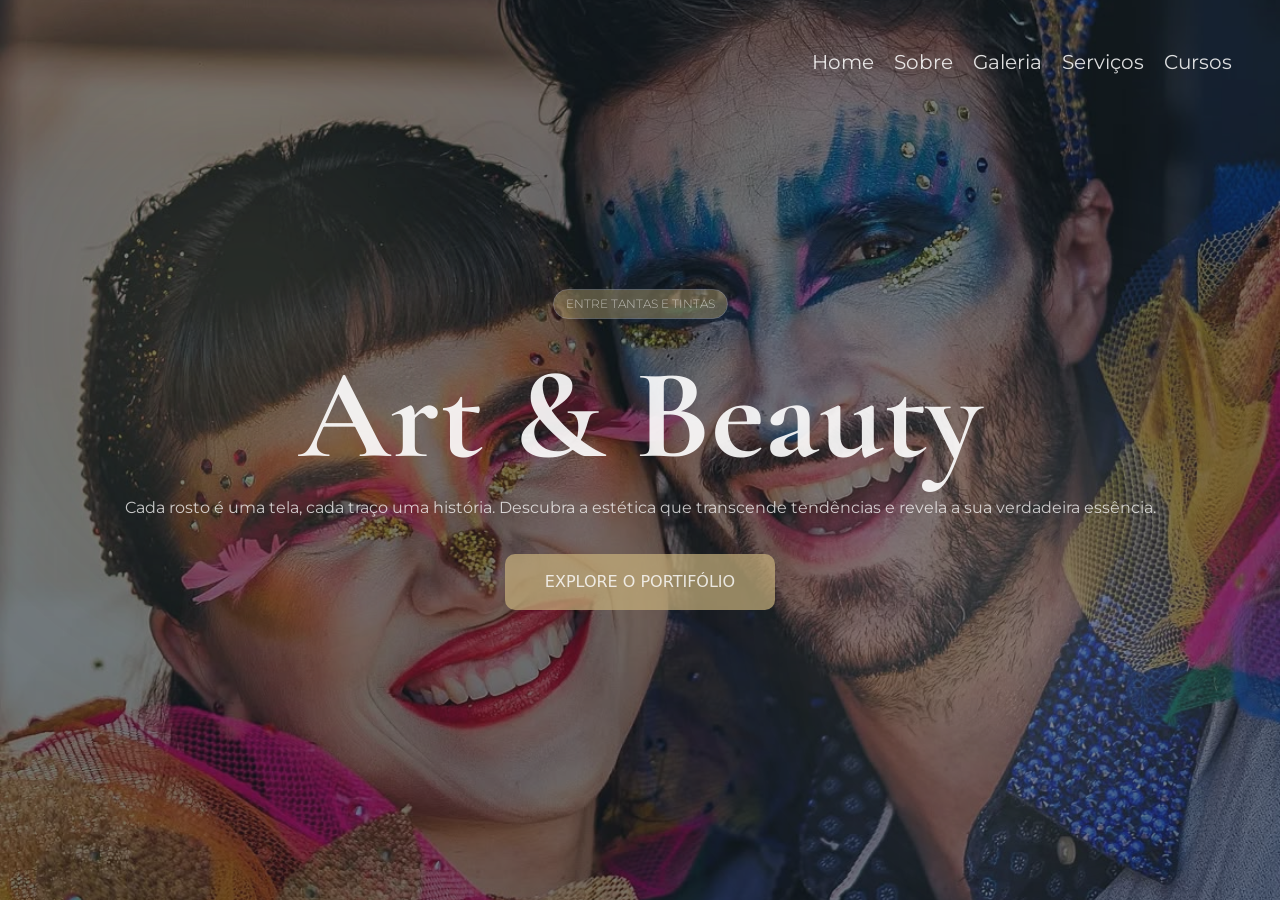
==== flavia-rob-makeups/index.html @ 32478eb8 "hero e navbar da home prontas" ====
<!DOCTYPE html>
<html lang="en">
<head>
    <meta charset="UTF-8">
    <meta name="viewport" content="width=device-width, initial-scale=1.0">
    <title>Art & Beauty</title>
    <link href="https://fonts.googleapis.com/css2?family=Cormorant+Garamond:wght@400;600;700&display=swap" rel="stylesheet">
    <link href="https://fonts.googleapis.com/css2?family=Montserrat:wght@400;500;600;700&display=swap" rel="stylesheet">
    <link rel="stylesheet" href="assets/css/input.css">
    <link rel="stylesheet" href="assets/css/output.css">
</head>


<body>

    <!--NavBar-->
    <header class="flex justify-end fixed z-10 p-12 w-full">
        <nav class="flex">
            <ul class="flex gap-5 font-body text-xl text-white/85 transition cursor-pointer">
                <li class="hover:text-white">Home</li>
                <li class="hover:text-white">Sobre</li>
                <li class="hover:text-white">Galeria</li>
                <li class="hover:text-white">Serviços</li>
                <li class="hover:text-white">Cursos</li>
            </ul>
        </nav>
    </header>

    <!--Hero-->
    <section class="flex justify-center relative bg-circo bg-cover bg-center min-h-screen overflow-hidden">
        <div class="absolute bg-primary/55 inset-0"></div>

        <div class="absolute top-20 left-12 w-[400px] h-[500px] rounded-full bg-btn/15 blur-[120px] pointer-events-none"></div>
        <div class="absolute bottom-9 right-10 w-[400px] h-[500px] rounded-full bg-white/15 blur-[120px] pointer-events-none"></div>


        <div class="relative z-10 flex flex-col justify-center items-center gap-[34px] ">

            <div class="bg-btn/40 outline-1 outline-white/30 text-white/60 font-body text-xs font-light size-fit rounded-[20px] py-1.5 px-3 tracking-[2%]">ENTRE TANTAS E TINTAS</div>
            
            <div class="flex flex-col items-center gap-4">
                <h1 class="text-white/90 font-title text-9xl font-bold tracking-[4%]">Art & Beauty</h1>
                <h2 class="text-white/75 text-base font-body tracking[4%]">Cada rosto é uma tela, cada traço uma história. Descubra a estética que transcende tendências e revela a sua verdadeira essência.</h2>
            </div> 
            
            <div class="bg-btn/70 hover:bg-btn/90 transition cursor-pointer text-base text-white/80 tracking-[1%] py-4 px-10 rounded-[10px]">EXPLORE O PORTIFÓLIO</div>
        </div>

    </section>

</body>
</html>
---- flavia-rob-makeups/assets/css/input.css ----
@import "tailwindcss";

@theme {
    /*Cores*/
    --color-primary: rgb(15 28 36);
    --color-secondary: rgb(34 49 58);
    --color-tertiary: rgb(65 90 119);
    --color-btn: rgb(201 179 126);
    
    /*Fontes*/
    --font-title: "Cormorant Garamond", serif;
    --font-body: "Montserrat", sans-serif;

    /*Espacing*/
    --max-space: "100px";
    --thirty-space: "80px";
    --second-space: "32px";
    --min-space: "16px";

    /*Radius*/
    --rounded-default: 10px;

    /*Images*/
    --background-image-circo: url("../images/Circo.jpg");
    --blob: url("../images/Vector.svg");
}

@source "../../*.html";
@source "../js/**/*.js";
---- flavia-rob-makeups/assets/css/output.css ----
/*! tailwindcss v4.2.1 | MIT License | https://tailwindcss.com */
@layer properties;
@layer theme, base, components, utilities;
@layer theme {
  :root, :host {
    --font-sans: ui-sans-serif, system-ui, sans-serif, 'Apple Color Emoji', 'Segoe UI Emoji', 'Segoe UI Symbol',
    'Noto Color Emoji';
    --font-mono: ui-monospace, SFMono-Regular, Menlo, Monaco, Consolas, 'Liberation Mono', 'Courier New',
    monospace;
    --color-red-500: oklch(63.7% 0.237 25.331);
    --color-white: #fff;
    --spacing: 0.25rem;
    --text-xs: 0.75rem;
    --text-xs--line-height: calc(1 / 0.75);
    --text-base: 1rem;
    --text-base--line-height: calc(1.5 / 1);
    --text-xl: 1.25rem;
    --text-xl--line-height: calc(1.75 / 1.25);
    --text-9xl: 8rem;
    --text-9xl--line-height: 1;
    --font-weight-light: 300;
    --font-weight-bold: 700;
    --default-transition-duration: 150ms;
    --default-transition-timing-function: cubic-bezier(0.4, 0, 0.2, 1);
    --default-font-family: var(--font-sans);
    --default-mono-font-family: var(--font-mono);
    --color-primary: rgb(15 28 36);
    --color-btn: rgb(201 179 126);
    --font-title: "Cormorant Garamond", serif;
    --font-body: "Montserrat", sans-serif;
    --background-image-circo: url("../images/Circo.jpg");
  }
}
@layer base {
  *, ::after, ::before, ::backdrop, ::file-selector-button {
    box-sizing: border-box;
    margin: 0;
    padding: 0;
    border: 0 solid;
  }
  html, :host {
    line-height: 1.5;
    -webkit-text-size-adjust: 100%;
    tab-size: 4;
    font-family: var(--default-font-family, ui-sans-serif, system-ui, sans-serif, 'Apple Color Emoji', 'Segoe UI Emoji', 'Segoe UI Symbol', 'Noto Color Emoji');
    font-feature-settings: var(--default-font-feature-settings, normal);
    font-variation-settings: var(--default-font-variation-settings, normal);
    -webkit-tap-highlight-color: transparent;
  }
  hr {
    height: 0;
    color: inherit;
    border-top-width: 1px;
  }
  abbr:where([title]) {
    -webkit-text-decoration: underline dotted;
    text-decoration: underline dotted;
  }
  h1, h2, h3, h4, h5, h6 {
    font-size: inherit;
    font-weight: inherit;
  }
  a {
    color: inherit;
    -webkit-text-decoration: inherit;
    text-decoration: inherit;
  }
  b, strong {
    font-weight: bolder;
  }
  code, kbd, samp, pre {
    font-family: var(--default-mono-font-family, ui-monospace, SFMono-Regular, Menlo, Monaco, Consolas, 'Liberation Mono', 'Courier New', monospace);
    font-feature-settings: var(--default-mono-font-feature-settings, normal);
    font-variation-settings: var(--default-mono-font-variation-settings, normal);
    font-size: 1em;
  }
  small {
    font-size: 80%;
  }
  sub, sup {
    font-size: 75%;
    line-height: 0;
    position: relative;
    vertical-align: baseline;
  }
  sub {
    bottom: -0.25em;
  }
  sup {
    top: -0.5em;
  }
  table {
    text-indent: 0;
    border-color: inherit;
    border-collapse: collapse;
  }
  :-moz-focusring {
    outline: auto;
  }
  progress {
    vertical-align: baseline;
  }
  summary {
    display: list-item;
  }
  ol, ul, menu {
    list-style: none;
  }
  img, svg, video, canvas, audio, iframe, embed, object {
    display: block;
    vertical-align: middle;
  }
  img, video {
    max-width: 100%;
    height: auto;
  }
  button, input, select, optgroup, textarea, ::file-selector-button {
    font: inherit;
    font-feature-settings: inherit;
    font-variation-settings: inherit;
    letter-spacing: inherit;
    color: inherit;
    border-radius: 0;
    background-color: transparent;
    opacity: 1;
  }
  :where(select:is([multiple], [size])) optgroup {
    font-weight: bolder;
  }
  :where(select:is([multiple], [size])) optgroup option {
    padding-inline-start: 20px;
  }
  ::file-selector-button {
    margin-inline-end: 4px;
  }
  ::placeholder {
    opacity: 1;
  }
  @supports (not (-webkit-appearance: -apple-pay-button))  or (contain-intrinsic-size: 1px) {
    ::placeholder {
      color: currentcolor;
      @supports (color: color-mix(in lab, red, red)) {
        color: color-mix(in oklab, currentcolor 50%, transparent);
      }
    }
  }
  textarea {
    resize: vertical;
  }
  ::-webkit-search-decoration {
    -webkit-appearance: none;
  }
  ::-webkit-date-and-time-value {
    min-height: 1lh;
    text-align: inherit;
  }
  ::-webkit-datetime-edit {
    display: inline-flex;
  }
  ::-webkit-datetime-edit-fields-wrapper {
    padding: 0;
  }
  ::-webkit-datetime-edit, ::-webkit-datetime-edit-year-field, ::-webkit-datetime-edit-month-field, ::-webkit-datetime-edit-day-field, ::-webkit-datetime-edit-hour-field, ::-webkit-datetime-edit-minute-field, ::-webkit-datetime-edit-second-field, ::-webkit-datetime-edit-millisecond-field, ::-webkit-datetime-edit-meridiem-field {
    padding-block: 0;
  }
  ::-webkit-calendar-picker-indicator {
    line-height: 1;
  }
  :-moz-ui-invalid {
    box-shadow: none;
  }
  button, input:where([type='button'], [type='reset'], [type='submit']), ::file-selector-button {
    appearance: button;
  }
  ::-webkit-inner-spin-button, ::-webkit-outer-spin-button {
    height: auto;
  }
  [hidden]:where(:not([hidden='until-found'])) {
    display: none !important;
  }
}
@layer utilities {
  .pointer-events-none {
    pointer-events: none;
  }
  .absolute {
    position: absolute;
  }
  .fixed {
    position: fixed;
  }
  .relative {
    position: relative;
  }
  .inset-0 {
    inset: calc(var(--spacing) * 0);
  }
  .-top-16 {
    top: calc(var(--spacing) * -16);
  }
  .top-16 {
    top: calc(var(--spacing) * 16);
  }
  .top-20 {
    top: calc(var(--spacing) * 20);
  }
  .right-5 {
    right: calc(var(--spacing) * 5);
  }
  .right-10 {
    right: calc(var(--spacing) * 10);
  }
  .right-12 {
    right: calc(var(--spacing) * 12);
  }
  .right-14 {
    right: calc(var(--spacing) * 14);
  }
  .-bottom-14 {
    bottom: calc(var(--spacing) * -14);
  }
  .bottom-9 {
    bottom: calc(var(--spacing) * 9);
  }
  .bottom-12 {
    bottom: calc(var(--spacing) * 12);
  }
  .bottom-14 {
    bottom: calc(var(--spacing) * 14);
  }
  .bottom-20 {
    bottom: calc(var(--spacing) * 20);
  }
  .-left-12 {
    left: calc(var(--spacing) * -12);
  }
  .left-12 {
    left: calc(var(--spacing) * 12);
  }
  .z-0 {
    z-index: 0;
  }
  .z-10 {
    z-index: 10;
  }
  .flex {
    display: flex;
  }
  .table {
    display: table;
  }
  .size-fit {
    width: fit-content;
    height: fit-content;
  }
  .h-\[310px\] {
    height: 310px;
  }
  .h-\[500px\] {
    height: 500px;
  }
  .h-\[700px\] {
    height: 700px;
  }
  .min-h-screen {
    min-height: 100vh;
  }
  .w-\[250px\] {
    width: 250px;
  }
  .w-\[400px\] {
    width: 400px;
  }
  .w-\[600px\] {
    width: 600px;
  }
  .w-full {
    width: 100%;
  }
  .border-collapse {
    border-collapse: collapse;
  }
  .cursor-pointer {
    cursor: pointer;
  }
  .resize {
    resize: both;
  }
  .flex-col {
    flex-direction: column;
  }
  .items-center {
    align-items: center;
  }
  .justify-center {
    justify-content: center;
  }
  .justify-end {
    justify-content: flex-end;
  }
  .gap-4 {
    gap: calc(var(--spacing) * 4);
  }
  .gap-5 {
    gap: calc(var(--spacing) * 5);
  }
  .gap-\[34px\] {
    gap: 34px;
  }
  .overflow-hidden {
    overflow: hidden;
  }
  .rounded-\[10px\] {
    border-radius: 10px;
  }
  .rounded-\[20px\] {
    border-radius: 20px;
  }
  .rounded-full {
    border-radius: calc(infinity * 1px);
  }
  .rounded-b-full {
    border-bottom-right-radius: calc(infinity * 1px);
    border-bottom-left-radius: calc(infinity * 1px);
  }
  .border {
    border-style: var(--tw-border-style);
    border-width: 1px;
  }
  .bg-btn {
    background-color: var(--color-btn);
  }
  .bg-btn\/10 {
    background-color: color-mix(in srgb, rgb(201 179 126) 10%, transparent);
    @supports (color: color-mix(in lab, red, red)) {
      background-color: color-mix(in oklab, var(--color-btn) 10%, transparent);
    }
  }
  .bg-btn\/15 {
    background-color: color-mix(in srgb, rgb(201 179 126) 15%, transparent);
    @supports (color: color-mix(in lab, red, red)) {
      background-color: color-mix(in oklab, var(--color-btn) 15%, transparent);
    }
  }
  .bg-btn\/20 {
    background-color: color-mix(in srgb, rgb(201 179 126) 20%, transparent);
    @supports (color: color-mix(in lab, red, red)) {
      background-color: color-mix(in oklab, var(--color-btn) 20%, transparent);
    }
  }
  .bg-btn\/40 {
    background-color: color-mix(in srgb, rgb(201 179 126) 40%, transparent);
    @supports (color: color-mix(in lab, red, red)) {
      background-color: color-mix(in oklab, var(--color-btn) 40%, transparent);
    }
  }
  .bg-btn\/70 {
    background-color: color-mix(in srgb, rgb(201 179 126) 70%, transparent);
    @supports (color: color-mix(in lab, red, red)) {
      background-color: color-mix(in oklab, var(--color-btn) 70%, transparent);
    }
  }
  .bg-btn\/80 {
    background-color: color-mix(in srgb, rgb(201 179 126) 80%, transparent);
    @supports (color: color-mix(in lab, red, red)) {
      background-color: color-mix(in oklab, var(--color-btn) 80%, transparent);
    }
  }
  .bg-primary {
    background-color: var(--color-primary);
  }
  .bg-primary\/55 {
    background-color: color-mix(in srgb, rgb(15 28 36) 55%, transparent);
    @supports (color: color-mix(in lab, red, red)) {
      background-color: color-mix(in oklab, var(--color-primary) 55%, transparent);
    }
  }
  .bg-white {
    background-color: var(--color-white);
  }
  .bg-white\/10 {
    background-color: color-mix(in srgb, #fff 10%, transparent);
    @supports (color: color-mix(in lab, red, red)) {
      background-color: color-mix(in oklab, var(--color-white) 10%, transparent);
    }
  }
  .bg-white\/15 {
    background-color: color-mix(in srgb, #fff 15%, transparent);
    @supports (color: color-mix(in lab, red, red)) {
      background-color: color-mix(in oklab, var(--color-white) 15%, transparent);
    }
  }
  .bg-white\/80 {
    background-color: color-mix(in srgb, #fff 80%, transparent);
    @supports (color: color-mix(in lab, red, red)) {
      background-color: color-mix(in oklab, var(--color-white) 80%, transparent);
    }
  }
  .bg-circo {
    background-image: var(--background-image-circo);
  }
  .bg-cover {
    background-size: cover;
  }
  .bg-center {
    background-position: center;
  }
  .p-12 {
    padding: calc(var(--spacing) * 12);
  }
  .px-3 {
    padding-inline: calc(var(--spacing) * 3);
  }
  .px-10 {
    padding-inline: calc(var(--spacing) * 10);
  }
  .py-1 {
    padding-block: calc(var(--spacing) * 1);
  }
  .py-1\.5 {
    padding-block: calc(var(--spacing) * 1.5);
  }
  .py-4 {
    padding-block: calc(var(--spacing) * 4);
  }
  .font-body {
    font-family: var(--font-body);
  }
  .font-title {
    font-family: var(--font-title);
  }
  .text-9xl {
    font-size: var(--text-9xl);
    line-height: var(--tw-leading, var(--text-9xl--line-height));
  }
  .text-base {
    font-size: var(--text-base);
    line-height: var(--tw-leading, var(--text-base--line-height));
  }
  .text-xl {
    font-size: var(--text-xl);
    line-height: var(--tw-leading, var(--text-xl--line-height));
  }
  .text-xs {
    font-size: var(--text-xs);
    line-height: var(--tw-leading, var(--text-xs--line-height));
  }
  .font-bold {
    --tw-font-weight: var(--font-weight-bold);
    font-weight: var(--font-weight-bold);
  }
  .font-light {
    --tw-font-weight: var(--font-weight-light);
    font-weight: var(--font-weight-light);
  }
  .tracking-\[1\%\] {
    --tw-tracking: 1%;
    letter-spacing: 1%;
  }
  .tracking-\[2\%\] {
    --tw-tracking: 2%;
    letter-spacing: 2%;
  }
  .tracking-\[4\%\] {
    --tw-tracking: 4%;
    letter-spacing: 4%;
  }
  .text-white {
    color: var(--color-white);
  }
  .text-white\/60 {
    color: color-mix(in srgb, #fff 60%, transparent);
    @supports (color: color-mix(in lab, red, red)) {
      color: color-mix(in oklab, var(--color-white) 60%, transparent);
    }
  }
  .text-white\/75 {
    color: color-mix(in srgb, #fff 75%, transparent);
    @supports (color: color-mix(in lab, red, red)) {
      color: color-mix(in oklab, var(--color-white) 75%, transparent);
    }
  }
  .text-white\/80 {
    color: color-mix(in srgb, #fff 80%, transparent);
    @supports (color: color-mix(in lab, red, red)) {
      color: color-mix(in oklab, var(--color-white) 80%, transparent);
    }
  }
  .text-white\/85 {
    color: color-mix(in srgb, #fff 85%, transparent);
    @supports (color: color-mix(in lab, red, red)) {
      color: color-mix(in oklab, var(--color-white) 85%, transparent);
    }
  }
  .text-white\/90 {
    color: color-mix(in srgb, #fff 90%, transparent);
    @supports (color: color-mix(in lab, red, red)) {
      color: color-mix(in oklab, var(--color-white) 90%, transparent);
    }
  }
  .underline {
    text-decoration-line: underline;
  }
  .outline {
    outline-style: var(--tw-outline-style);
    outline-width: 1px;
  }
  .outline-1 {
    outline-style: var(--tw-outline-style);
    outline-width: 1px;
  }
  .outline-white {
    outline-color: var(--color-white);
  }
  .outline-white\/30 {
    outline-color: color-mix(in srgb, #fff 30%, transparent);
    @supports (color: color-mix(in lab, red, red)) {
      outline-color: color-mix(in oklab, var(--color-white) 30%, transparent);
    }
  }
  .blur-\[120px\] {
    --tw-blur: blur(120px);
    filter: var(--tw-blur,) var(--tw-brightness,) var(--tw-contrast,) var(--tw-grayscale,) var(--tw-hue-rotate,) var(--tw-invert,) var(--tw-saturate,) var(--tw-sepia,) var(--tw-drop-shadow,);
  }
  .filter {
    filter: var(--tw-blur,) var(--tw-brightness,) var(--tw-contrast,) var(--tw-grayscale,) var(--tw-hue-rotate,) var(--tw-invert,) var(--tw-saturate,) var(--tw-sepia,) var(--tw-drop-shadow,);
  }
  .transition {
    transition-property: color, background-color, border-color, outline-color, text-decoration-color, fill, stroke, --tw-gradient-from, --tw-gradient-via, --tw-gradient-to, opacity, box-shadow, transform, translate, scale, rotate, filter, -webkit-backdrop-filter, backdrop-filter, display, content-visibility, overlay, pointer-events;
    transition-timing-function: var(--tw-ease, var(--default-transition-timing-function));
    transition-duration: var(--tw-duration, var(--default-transition-duration));
  }
  .hover\:bg-btn\/90 {
    &:hover {
      @media (hover: hover) {
        background-color: color-mix(in srgb, rgb(201 179 126) 90%, transparent);
        @supports (color: color-mix(in lab, red, red)) {
          background-color: color-mix(in oklab, var(--color-btn) 90%, transparent);
        }
      }
    }
  }
  .hover\:text-white {
    &:hover {
      @media (hover: hover) {
        color: var(--color-white);
      }
    }
  }
}
@property --tw-border-style {
  syntax: "*";
  inherits: false;
  initial-value: solid;
}
@property --tw-font-weight {
  syntax: "*";
  inherits: false;
}
@property --tw-tracking {
  syntax: "*";
  inherits: false;
}
@property --tw-outline-style {
  syntax: "*";
  inherits: false;
  initial-value: solid;
}
@property --tw-blur {
  syntax: "*";
  inherits: false;
}
@property --tw-brightness {
  syntax: "*";
  inherits: false;
}
@property --tw-contrast {
  syntax: "*";
  inherits: false;
}
@property --tw-grayscale {
  syntax: "*";
  inherits: false;
}
@property --tw-hue-rotate {
  syntax: "*";
  inherits: false;
}
@property --tw-invert {
  syntax: "*";
  inherits: false;
}
@property --tw-opacity {
  syntax: "*";
  inherits: false;
}
@property --tw-saturate {
  syntax: "*";
  inherits: false;
}
@property --tw-sepia {
  syntax: "*";
  inherits: false;
}
@property --tw-drop-shadow {
  syntax: "*";
  inherits: false;
}
@property --tw-drop-shadow-color {
  syntax: "*";
  inherits: false;
}
@property --tw-drop-shadow-alpha {
  syntax: "<percentage>";
  inherits: false;
  initial-value: 100%;
}
@property --tw-drop-shadow-size {
  syntax: "*";
  inherits: false;
}
@layer properties {
  @supports ((-webkit-hyphens: none) and (not (margin-trim: inline))) or ((-moz-orient: inline) and (not (color:rgb(from red r g b)))) {
    *, ::before, ::after, ::backdrop {
      --tw-border-style: solid;
      --tw-font-weight: initial;
      --tw-tracking: initial;
      --tw-outline-style: solid;
      --tw-blur: initial;
      --tw-brightness: initial;
      --tw-contrast: initial;
      --tw-grayscale: initial;
      --tw-hue-rotate: initial;
      --tw-invert: initial;
      --tw-opacity: initial;
      --tw-saturate: initial;
      --tw-sepia: initial;
      --tw-drop-shadow: initial;
      --tw-drop-shadow-color: initial;
      --tw-drop-shadow-alpha: 100%;
      --tw-drop-shadow-size: initial;
    }
  }
}
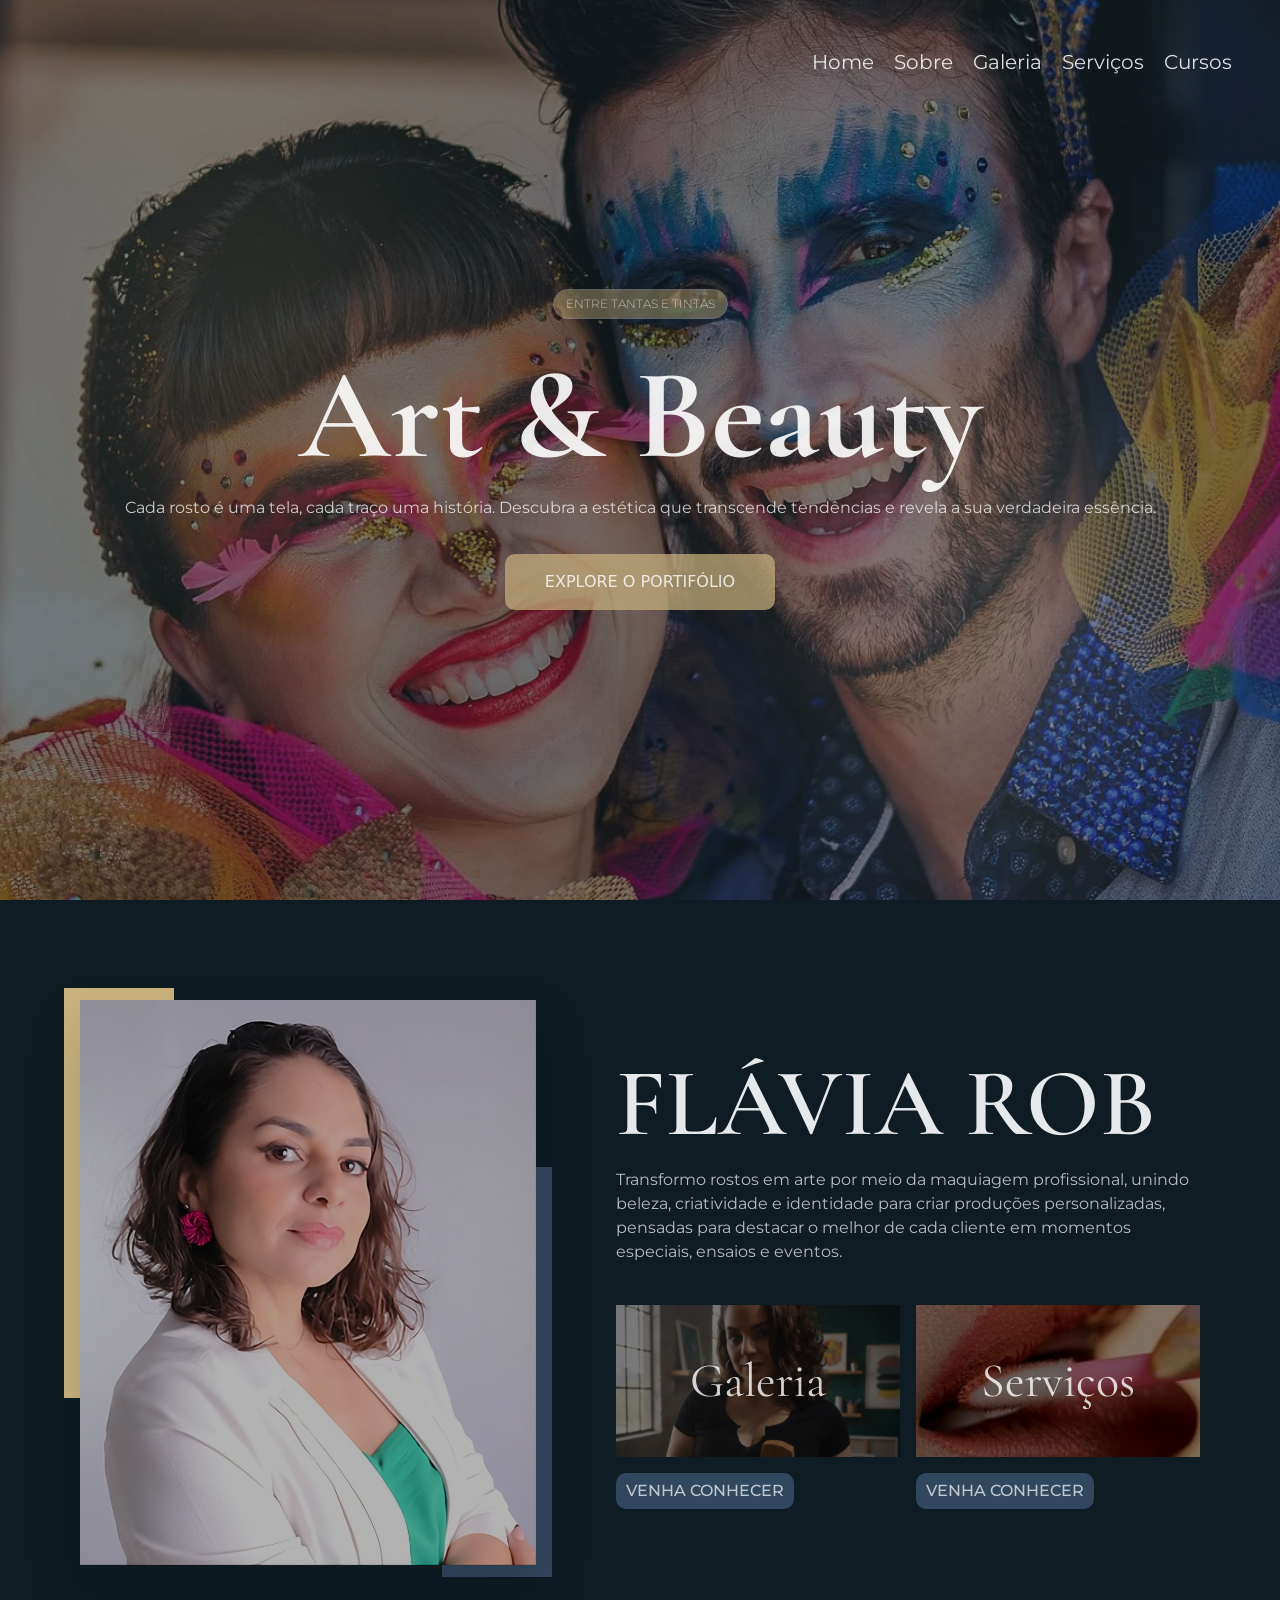
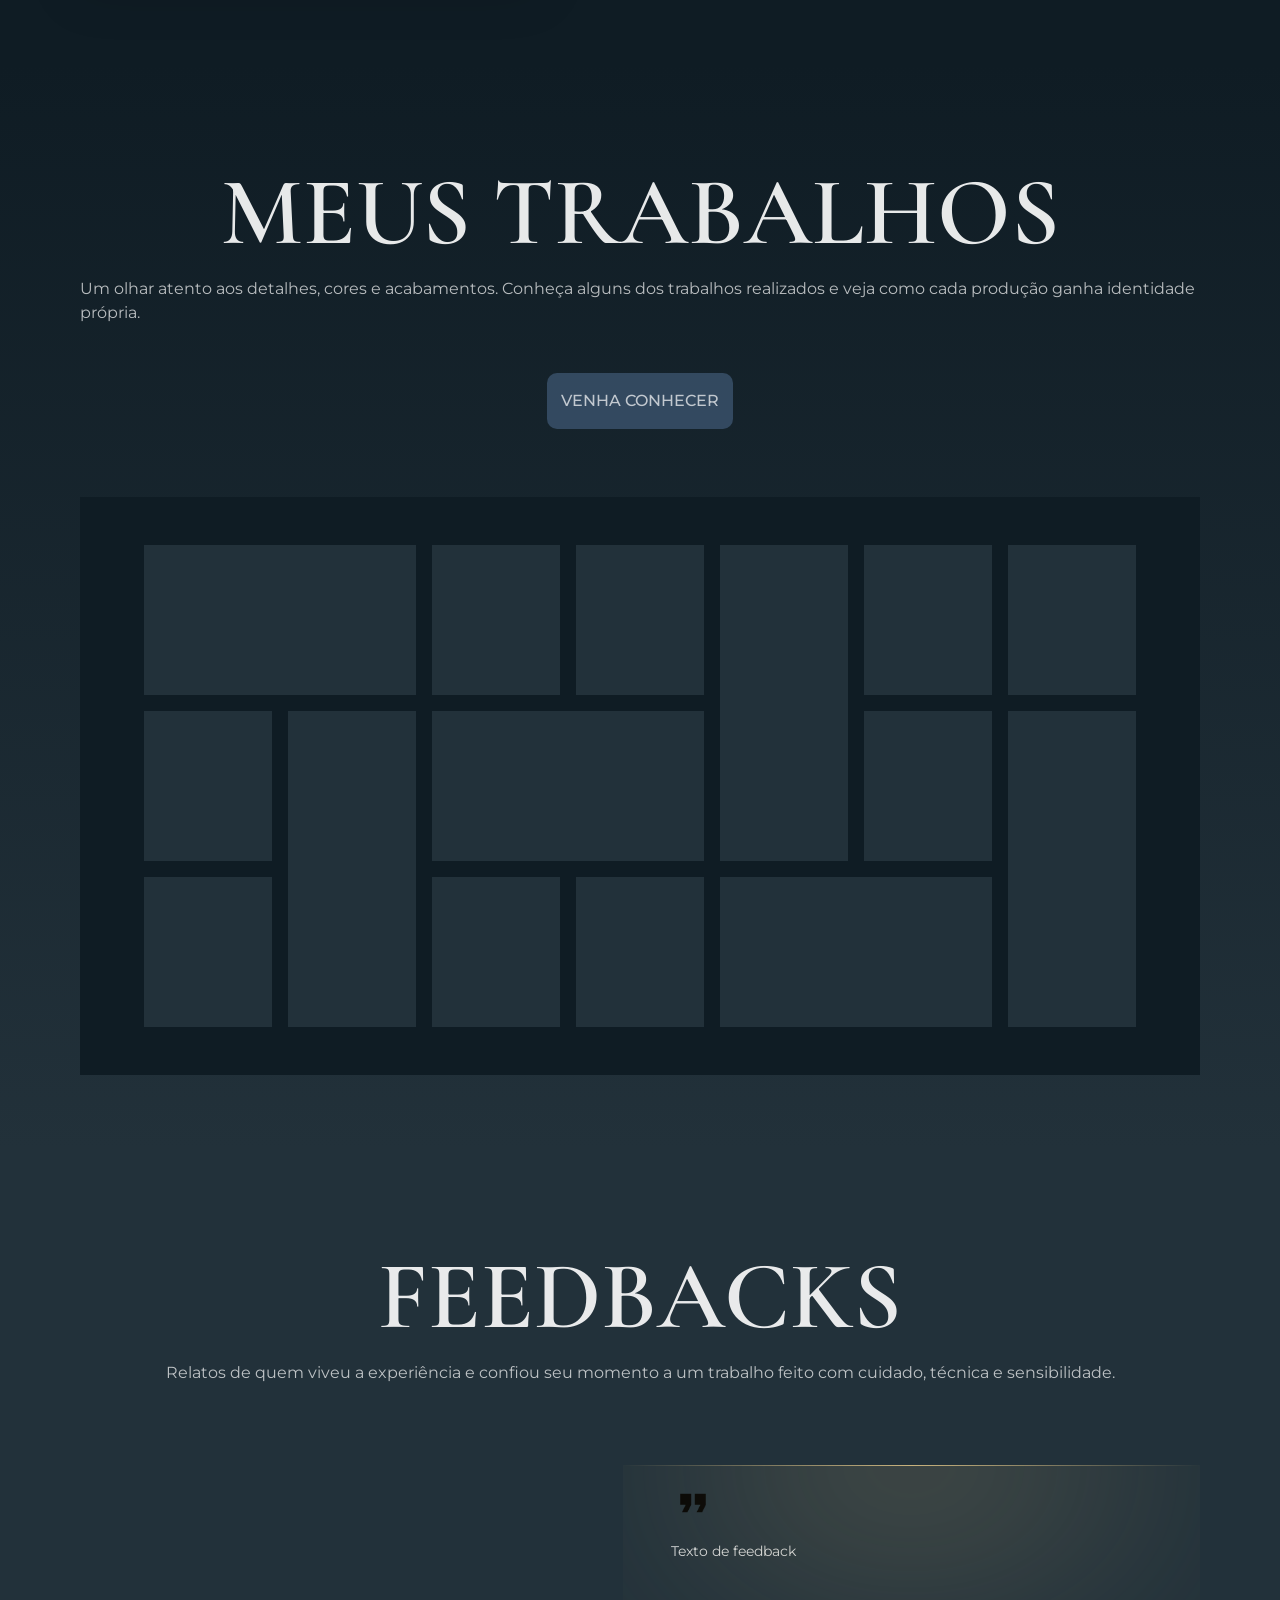
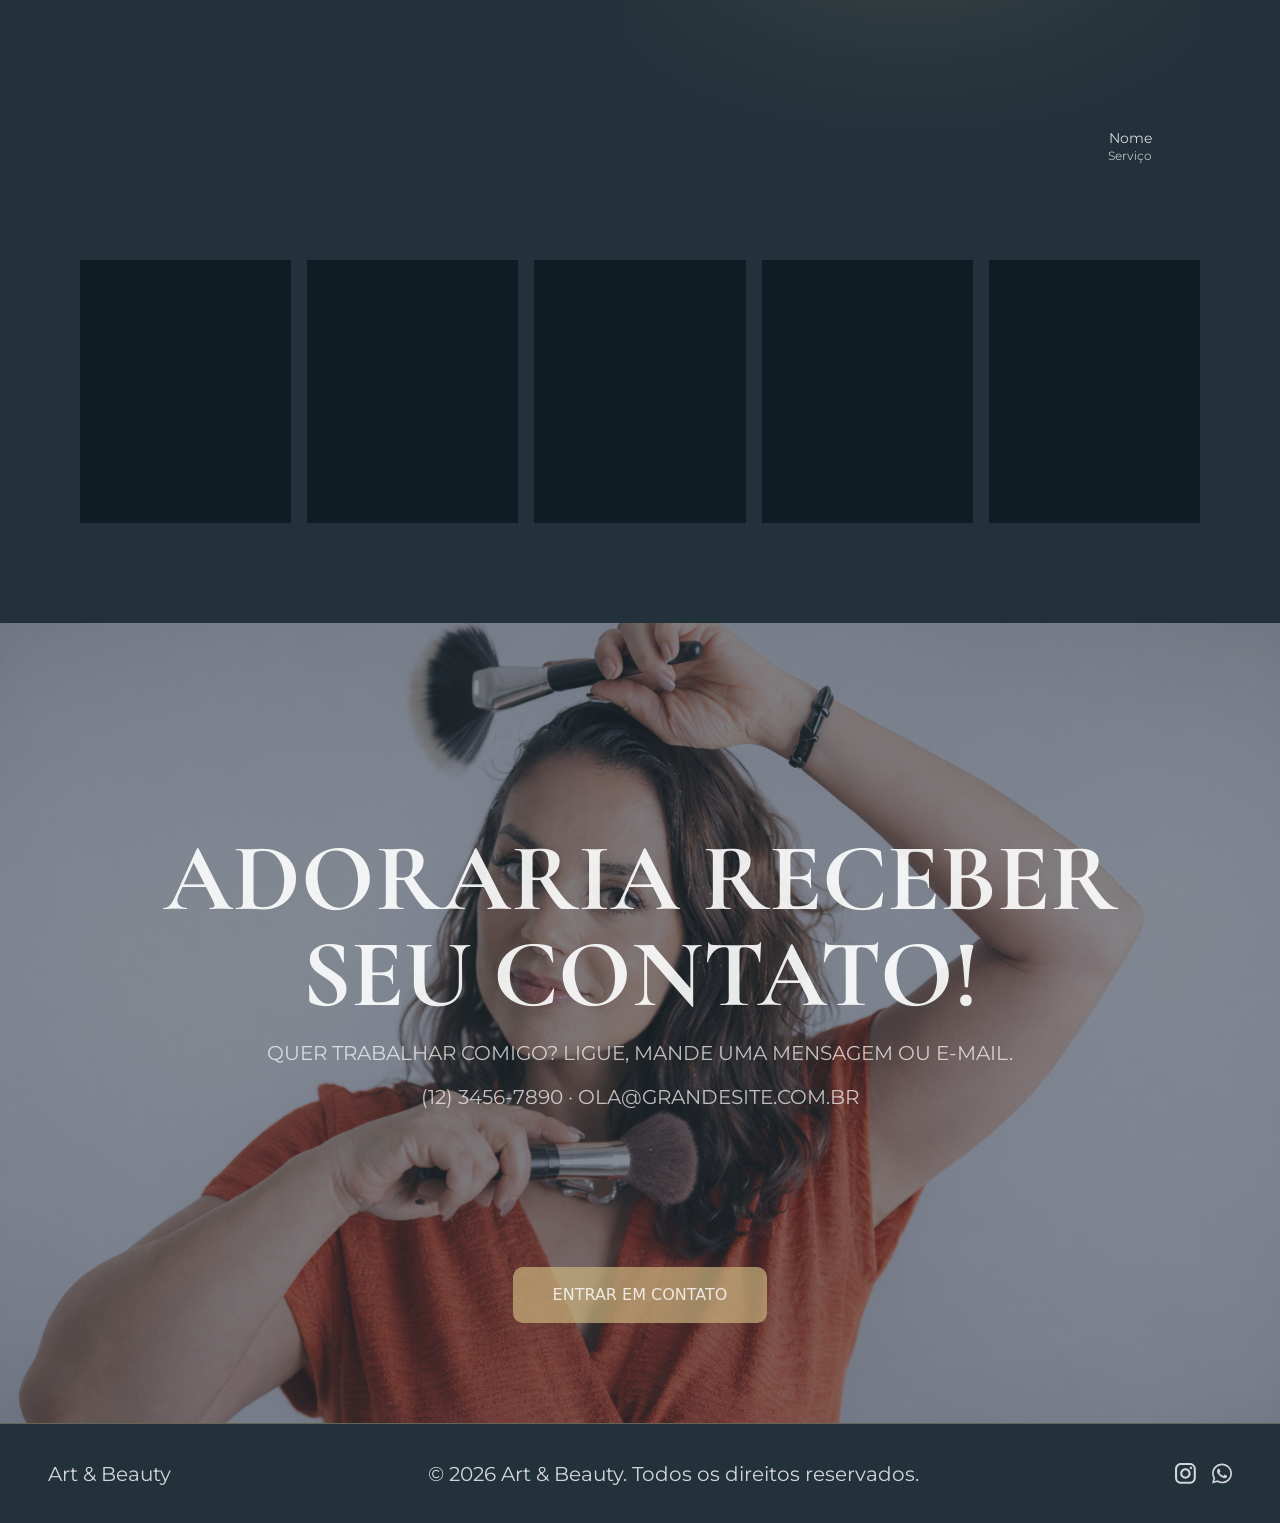
==== commit d9d4a3da: "html e css da home finalizado" ====
--- a/flavia-rob-makeups/index.html
+++ b/flavia-rob-makeups/index.html
@@ -14,14 +14,14 @@
 <body>
 
     <!--NavBar-->
-    <header class="flex justify-end fixed z-10 p-12 w-full">
+    <header class="flex justify-end fixed z-50 p-12 w-full">
         <nav class="flex">
             <ul class="flex gap-5 font-body text-xl text-white/85 transition cursor-pointer">
-                <li class="hover:text-white">Home</li>
-                <li class="hover:text-white">Sobre</li>
-                <li class="hover:text-white">Galeria</li>
-                <li class="hover:text-white">Serviços</li>
-                <li class="hover:text-white">Cursos</li>
+                <li class="transition hover:text-white">Home</li>
+                <li class="transition hover:text-white">Sobre</li>
+                <li class="transition hover:text-white">Galeria</li>
+                <li class="transition hover:text-white">Serviços</li>
+                <li class="transition hover:text-white">Cursos</li>
             </ul>
         </nav>
     </header>
@@ -43,10 +43,170 @@
                 <h2 class="text-white/75 text-base font-body tracking[4%]">Cada rosto é uma tela, cada traço uma história. Descubra a estética que transcende tendências e revela a sua verdadeira essência.</h2>
             </div> 
             
-            <div class="bg-btn/70 hover:bg-btn/90 transition cursor-pointer text-base text-white/80 tracking-[1%] py-4 px-10 rounded-[10px]">EXPLORE O PORTIFÓLIO</div>
-        </div>
-
-    </section>
+            <bottom class="bg-btn/70 hover:bg-btn/90 hover:scale-105 transition cursor-pointer text-base text-white/80 hover:text-white/90 tracking-[1%] py-4 px-10 rounded-[10px]">EXPLORE O PORTIFÓLIO</bottom>
+        </div>
+
+    </section>
+
+    <!--Sobre-->
+    <section class="bg-primary flex max-h-[870px] py-[100px] px-20">
+        <div class="relative flex justify-center items-center gap-x-20">
+
+            <!--imagem-->
+            <div class="relative flex w-fit mx-auto max-h-[670px]">
+                <div class="absolute z-0 -top-3 -left-4 bg-btn w-[110px] h-[410px]"></div>
+                <img src="./assets/images/about.png" class="relative z-10 flex-1 min-h-0 w-full object-cover drop-shadow-2xl" alt="sobre mim">
+                <div class="absolute z-20 bg-black/30 inset-0"></div>
+                <div class="absolute z-0 -bottom-3 -right-4 bg-tertiary/70 w-[110px] h-[410px]"></div>
+            </div>
+
+            <!--conteudo-->
+            <div class="flex flex-col justify-between w-full h-full py-14">
+                <div class="flex flex-col gap-4">
+                    <h2 class="font-title text-white/90 font-semibold tracking-[3%] text-8xl">FLÁVIA ROB</h2>
+                    <h3 class="font-body text-white/70 text-base">Transformo rostos em arte por meio da maquiagem profissional, unindo beleza, criatividade e identidade para criar produções personalizadas, pensadas para destacar o melhor de cada cliente em momentos especiais, ensaios e eventos.</h3>
+                </div>
+
+                <div class="flex gap-x-4 w-full h-[204px]">
+
+                    <div class="flex flex-col w-full h-full gap-4">
+                        <div class="relative flex-1 w-full min-h-0 overflow-hidden">
+                            <p class="absolute top-1/2 left-1/2 -translate-x-1/2 -translate-y-1/2 z-20 font-title text-white/80 text-5xl">Galeria</p>
+                            <img src="./assets/images/galeria.jpg" class="w-full h-full object-cover object-[50%_25%]" alt="foto da galeria">
+                            <div class="absolute z-10 bg-black/50 inset-0"></div>
+                        </div>
+                        <bottom class="flex justify-center items-center bg-tertiary/70 hover:bg-tertiary/90 transition cursor-pointer font-body text-white/70 font-medium text-base tracking-[9%] w-fit max-h-9 rounded-[10px] py-4 px-2.5">VENHA CONHECER</bottom>
+                    </div>
+
+                    <div class="flex flex-col w-full h-full gap-4">
+                        <div class="relative flex-1 w-full min-h-0 overflow-hidden">
+                            <p class="absolute top-1/2 left-1/2 -translate-x-1/2 -translate-y-1/2 z-20 font-title text-white/80 text-5xl">Serviços</p>
+                            <img src="./assets/images/mini-serviços.jpg" class="w-full h-full object-cover" alt="foto dos serviços">
+                            <div class="absolute z-10 bg-black/10"></div>
+                        </div>
+                        <bottom class="flex justify-center items-center bg-tertiary/70 hover:bg-tertiary/90 transition cursor-pointer font-body text-white/70 font-medium text-base tracking-[9%] w-fit max-h-9 rounded-[10px] py-4 px-2.5">VENHA CONHECER</bottom>
+                    </div>
+
+                </div>
+            </div>
+
+        </div>
+    </section>
+
+    <!--Trabalhos-->
+    <section class="bg-linear-to-b from-primary to-secondary w-full max-h-[1084px] py-[100px] px-20 flex flex-col gap-[68px]">
+        
+        <!--texto-->
+        <div class="flex flex-col justify-center items-center gap-12">
+            <div class="flex flex-col justify-center items-center gap-4 size-fit">
+                <h2 class="font-title text-white/90 text-8xl font-semibold">MEUS TRABALHOS</h2>
+                <h3 class="font-body text-white/70 text-base tracking-[3%]">Um olhar atento aos detalhes, cores e acabamentos. Conheça alguns dos trabalhos realizados e veja como cada produção ganha identidade própria.</h3>
+            </div>
+             <bottom class="flex justify-center items-center bg-tertiary/70 transition hover:bg-tertiary/90 hover:scale-105 cursor-pointer font-body text-white/70 hover:text-white/80 font-medium text-base tracking-[9%] w-fit h-fit rounded-[10px] py-4 px-3.5">VENHA CONHECER</bottom>
+        </div>
+
+        <!--conteudo-->
+        <div class="bg-primary grid grid-cols-7 auto-rows-[150px] gap-4 py-12 px-16 drop-shadow-white">
+
+            <!--linha1-->
+            <div class="bg-secondary col-span-2 transition hover:scale-105"></div>
+            <div class="bg-secondary transition hover:scale-105"></div>
+            <div class="bg-secondary transition hover:scale-105"></div>
+            <div class="bg-secondary row-span-2 transition hover:scale-105"></div>
+            <div class="bg-secondary transition hover:scale-105"></div>
+            <div class="bg-secondary transition hover:scale-105"></div>
+            
+            <!--linha2-->
+            <div class="bg-secondary transition hover:scale-105"></div>
+            <div class="bg-secondary row-span-2 transition hover:scale-105"></div>
+            <div class="bg-secondary col-span-2 transition hover:scale-105"></div>
+            <div class="bg-secondary transition hover:scale-105"></div>
+            <div class="bg-secondary row-span-2 transition hover:scale-105"></div>
+
+            <!--linha3-->
+            <div class="bg-secondary transition hover:scale-105"></div>
+            <div class="bg-secondary transition hover:scale-105"></div>
+            <div class="bg-secondary transition hover:scale-105"></div>
+            <div class="bg-secondary col-span-2 transition hover:scale-105"></div>
+        </div>
+    </section>
+
+    <!--feedbacks-->
+    <section class="bg-secondary w-full max-h-[1074px] py-[100px] px-20 flex flex-col gap-20">
+
+        <!--texto-->
+        <div class="flex flex-col justify-center items-center gap-4">
+            <h2 class="font-title text-white/90 text-8xl font-semibold">FEEDBACKS</h2>
+            <h3 class="font-body text-white/70 text-base tracking-[3%]">Relatos de quem viveu a experiência e confiou seu momento a um trabalho feito com cuidado, técnica e sensibilidade.</h3>
+        </div>
+
+        <!--feedback-->
+        <div class="flex w-full h-full gap-4">
+
+            <!--imagem-->
+            <div class= "w-full h-full"></div>
+
+            <!--mensagem-->
+            <div class="flex flex-col justify-between relative w-full h-[315px] py-4 px-12 overflow-hidden">
+                <div class="absolute top-0 left-0 h-px w-full bg-linear-to-r from-transparent via-btn to-transparent"></div>
+                <div class="absolute z-0 top-0 left-1/2 -translate-x-1/2 -translate-y-1/2 w-[400px] h-[100px] rounded-full bg-btn/50 blur-[120px] pointer-events-none"></div>
+
+                <div class="flex flex-col items-start gap-y-4">
+                    <img src="./assets/images/image 21.svg" class="w-11 h-11" alt="">
+                    <h3 id="feedback" class="font-body tracking-[9%] text-white/80 text-sm">Texto de feedback</h3>
+                </div>
+                
+                <div class="flex flex-col items-end">
+                    <p id="nome" class="font-body text-white/80 text-sm tracking-[9%]">Nome</p>
+                    <p id="serviço" class="font-body text-white/70 text-xs tracking-[9%]">Serviço</p>
+                </div>
+            </div>
+
+            
+        </div>
+
+        <!--carrosel-->
+        <div class="flex gap-4 h-[271px]">
+
+            <div class="w-full h-full bg-primary transition hover:scale-105 cursor-pointer"></div>
+            <div class="w-full h-full bg-primary transition hover:scale-105 cursor-pointer"></div>
+            <div class="w-full h-full bg-primary transition hover:scale-105 cursor-pointer"></div>
+            <div class="w-full h-full bg-primary transition hover:scale-105 cursor-pointer"></div>
+            <div class="w-full h-full bg-primary transition hover:scale-105 cursor-pointer"></div>
+
+        </div>
+
+    </section>
+
+    <!--final-->
+    <section class="relative bg-flavia w-full h-[800px] bg-center bg-cover py-[100px] px-20">
+        <div class="absolute bg-secondary/55 inset-0"></div>
+
+        <div class="relative z-10 flex flex-col justify-center items-center w-full h-full gap-12 px-7">
+
+            <div class="flex flex-col justify-center items-center gap-4 w-full h-full">
+                    <h2 class="font-title font-bold text-8xl text-white/90 tracking-[10%] text-center">ADORARIA RECEBER SEU CONTATO!</h2>
+
+                <div class="flex flex-col justify-center items-center gap-4">
+                    <p class="font-body text-white/70 text-xl tracking-[3%]">QUER TRABALHAR COMIGO? LIGUE, MANDE UMA MENSAGEM OU E-MAIL.</p>
+                    <p class="font-body text-white/70 text-xl tracking-[3%]">(12) 3456-7890 · OLA@GRANDESITE.COM.BR</p>
+                </div>
+            </div>
+
+            <bottom class="bg-btn/70 hover:bg-btn/90 hover:scale-105 transition cursor-pointer text-base text-white/80 hover:text-white/90 tracking-[1%] py-4 px-10 rounded-[10px]">ENTRAR EM CONTATO</bottom>
+
+        </div>
+    </section>
+
+    <footer class="flex justify-between items-center bg-secondary border-t border-solid border-btn/40 w-full h-[100px] px-12">
+        <p class="font-body text-white/80 text-xl text-center tracking-[3%]">Art & Beauty</p>
+        <p class="font-body text-white/80 text-xl text-center tracking-[3%]">© 2026 Art & Beauty. Todos os direitos reservados.</p>
+
+        <div class="flex gap-4">
+            <img src="./assets/images/insta.svg" class="cursor-pointer" alt="">
+            <img src="./assets/images/zap.svg" class="cursor-pointer" alt="">
+        </div>
+    </footer>
 
 </body>
 </html>
--- a/flavia-rob-makeups/assets/css/input.css
+++ b/flavia-rob-makeups/assets/css/input.css
@@ -11,18 +11,12 @@
     --font-title: "Cormorant Garamond", serif;
     --font-body: "Montserrat", sans-serif;
 
-    /*Espacing*/
-    --max-space: "100px";
-    --thirty-space: "80px";
-    --second-space: "32px";
-    --min-space: "16px";
-
     /*Radius*/
     --rounded-default: 10px;
 
     /*Images*/
     --background-image-circo: url("../images/Circo.jpg");
-    --blob: url("../images/Vector.svg");
+    --background-image-flavia: url("../images/flavia.png")
 }
 
 @source "../../*.html";
--- a/flavia-rob-makeups/assets/css/output.css
+++ b/flavia-rob-makeups/assets/css/output.css
@@ -7,28 +7,42 @@
     'Noto Color Emoji';
     --font-mono: ui-monospace, SFMono-Regular, Menlo, Monaco, Consolas, 'Liberation Mono', 'Courier New',
     monospace;
-    --color-red-500: oklch(63.7% 0.237 25.331);
+    --color-black: #000;
     --color-white: #fff;
     --spacing: 0.25rem;
     --text-xs: 0.75rem;
     --text-xs--line-height: calc(1 / 0.75);
+    --text-sm: 0.875rem;
+    --text-sm--line-height: calc(1.25 / 0.875);
     --text-base: 1rem;
     --text-base--line-height: calc(1.5 / 1);
     --text-xl: 1.25rem;
     --text-xl--line-height: calc(1.75 / 1.25);
+    --text-2xl: 1.5rem;
+    --text-2xl--line-height: calc(2 / 1.5);
+    --text-5xl: 3rem;
+    --text-5xl--line-height: 1;
+    --text-8xl: 6rem;
+    --text-8xl--line-height: 1;
     --text-9xl: 8rem;
     --text-9xl--line-height: 1;
     --font-weight-light: 300;
+    --font-weight-medium: 500;
+    --font-weight-semibold: 600;
     --font-weight-bold: 700;
+    --drop-shadow-2xl: 0 25px 25px rgb(0 0 0 / 0.15);
     --default-transition-duration: 150ms;
     --default-transition-timing-function: cubic-bezier(0.4, 0, 0.2, 1);
     --default-font-family: var(--font-sans);
     --default-mono-font-family: var(--font-mono);
     --color-primary: rgb(15 28 36);
+    --color-secondary: rgb(34 49 58);
+    --color-tertiary: rgb(65 90 119);
     --color-btn: rgb(201 179 126);
     --font-title: "Cormorant Garamond", serif;
     --font-body: "Montserrat", sans-serif;
     --background-image-circo: url("../images/Circo.jpg");
+    --background-image-flavia: url("../images/flavia.png");
   }
 }
 @layer base {
@@ -195,44 +209,44 @@
   .inset-0 {
     inset: calc(var(--spacing) * 0);
   }
-  .-top-16 {
-    top: calc(var(--spacing) * -16);
-  }
-  .top-16 {
-    top: calc(var(--spacing) * 16);
+  .-top-3 {
+    top: calc(var(--spacing) * -3);
+  }
+  .top-0 {
+    top: calc(var(--spacing) * 0);
+  }
+  .top-1 {
+    top: calc(var(--spacing) * 1);
+  }
+  .top-1\/2 {
+    top: calc(1 / 2 * 100%);
   }
   .top-20 {
     top: calc(var(--spacing) * 20);
   }
-  .right-5 {
-    right: calc(var(--spacing) * 5);
+  .-right-4 {
+    right: calc(var(--spacing) * -4);
   }
   .right-10 {
     right: calc(var(--spacing) * 10);
   }
-  .right-12 {
-    right: calc(var(--spacing) * 12);
-  }
-  .right-14 {
-    right: calc(var(--spacing) * 14);
-  }
-  .-bottom-14 {
-    bottom: calc(var(--spacing) * -14);
+  .-bottom-3 {
+    bottom: calc(var(--spacing) * -3);
   }
   .bottom-9 {
     bottom: calc(var(--spacing) * 9);
   }
-  .bottom-12 {
-    bottom: calc(var(--spacing) * 12);
-  }
-  .bottom-14 {
-    bottom: calc(var(--spacing) * 14);
-  }
-  .bottom-20 {
-    bottom: calc(var(--spacing) * 20);
-  }
-  .-left-12 {
-    left: calc(var(--spacing) * -12);
+  .-left-4 {
+    left: calc(var(--spacing) * -4);
+  }
+  .left-0 {
+    left: calc(var(--spacing) * 0);
+  }
+  .left-1 {
+    left: calc(var(--spacing) * 1);
+  }
+  .left-1\/2 {
+    left: calc(1 / 2 * 100%);
   }
   .left-12 {
     left: calc(var(--spacing) * 12);
@@ -243,8 +257,26 @@
   .z-10 {
     z-index: 10;
   }
+  .z-20 {
+    z-index: 20;
+  }
+  .z-50 {
+    z-index: 50;
+  }
+  .col-span-2 {
+    grid-column: span 2 / span 2;
+  }
+  .row-span-2 {
+    grid-row: span 2 / span 2;
+  }
+  .mx-auto {
+    margin-inline: auto;
+  }
   .flex {
     display: flex;
+  }
+  .grid {
+    display: grid;
   }
   .table {
     display: table;
@@ -253,45 +285,139 @@
     width: fit-content;
     height: fit-content;
   }
-  .h-\[310px\] {
-    height: 310px;
+  .h-11 {
+    height: calc(var(--spacing) * 11);
+  }
+  .h-\[100px\] {
+    height: 100px;
+  }
+  .h-\[150px\] {
+    height: 150px;
+  }
+  .h-\[204px\] {
+    height: 204px;
+  }
+  .h-\[271px\] {
+    height: 271px;
+  }
+  .h-\[315px\] {
+    height: 315px;
+  }
+  .h-\[410px\] {
+    height: 410px;
+  }
+  .h-\[455px\] {
+    height: 455px;
   }
   .h-\[500px\] {
     height: 500px;
   }
-  .h-\[700px\] {
-    height: 700px;
+  .h-\[800px\] {
+    height: 800px;
+  }
+  .h-fit {
+    height: fit-content;
+  }
+  .h-full {
+    height: 100%;
+  }
+  .h-px {
+    height: 1px;
+  }
+  .max-h-9 {
+    max-height: calc(var(--spacing) * 9);
+  }
+  .max-h-\[670px\] {
+    max-height: 670px;
+  }
+  .max-h-\[870px\] {
+    max-height: 870px;
+  }
+  .max-h-\[1074px\] {
+    max-height: 1074px;
+  }
+  .max-h-\[1084px\] {
+    max-height: 1084px;
+  }
+  .min-h-0 {
+    min-height: calc(var(--spacing) * 0);
   }
   .min-h-screen {
     min-height: 100vh;
   }
-  .w-\[250px\] {
-    width: 250px;
+  .w-11 {
+    width: calc(var(--spacing) * 11);
+  }
+  .w-\[110px\] {
+    width: 110px;
   }
   .w-\[400px\] {
     width: 400px;
   }
-  .w-\[600px\] {
-    width: 600px;
+  .w-fit {
+    width: fit-content;
   }
   .w-full {
     width: 100%;
   }
+  .flex-1 {
+    flex: 1;
+  }
   .border-collapse {
     border-collapse: collapse;
   }
+  .-translate-x-1 {
+    --tw-translate-x: calc(var(--spacing) * -1);
+    translate: var(--tw-translate-x) var(--tw-translate-y);
+  }
+  .-translate-x-1\/2 {
+    --tw-translate-x: calc(calc(1 / 2 * 100%) * -1);
+    translate: var(--tw-translate-x) var(--tw-translate-y);
+  }
+  .-translate-y-1 {
+    --tw-translate-y: calc(var(--spacing) * -1);
+    translate: var(--tw-translate-x) var(--tw-translate-y);
+  }
+  .-translate-y-1\/2 {
+    --tw-translate-y: calc(calc(1 / 2 * 100%) * -1);
+    translate: var(--tw-translate-x) var(--tw-translate-y);
+  }
+  .scale-125 {
+    --tw-scale-x: 125%;
+    --tw-scale-y: 125%;
+    --tw-scale-z: 125%;
+    scale: var(--tw-scale-x) var(--tw-scale-y);
+  }
+  .transform {
+    transform: var(--tw-rotate-x,) var(--tw-rotate-y,) var(--tw-rotate-z,) var(--tw-skew-x,) var(--tw-skew-y,);
+  }
   .cursor-pointer {
     cursor: pointer;
   }
   .resize {
     resize: both;
   }
+  .auto-rows-\[150px\] {
+    grid-auto-rows: 150px;
+  }
+  .grid-cols-7 {
+    grid-template-columns: repeat(7, minmax(0, 1fr));
+  }
   .flex-col {
     flex-direction: column;
   }
   .items-center {
     align-items: center;
   }
+  .items-end {
+    align-items: flex-end;
+  }
+  .items-start {
+    align-items: flex-start;
+  }
+  .justify-between {
+    justify-content: space-between;
+  }
   .justify-center {
     justify-content: center;
   }
@@ -304,9 +430,33 @@
   .gap-5 {
     gap: calc(var(--spacing) * 5);
   }
+  .gap-8 {
+    gap: calc(var(--spacing) * 8);
+  }
+  .gap-12 {
+    gap: calc(var(--spacing) * 12);
+  }
+  .gap-16 {
+    gap: calc(var(--spacing) * 16);
+  }
+  .gap-20 {
+    gap: calc(var(--spacing) * 20);
+  }
   .gap-\[34px\] {
     gap: 34px;
   }
+  .gap-\[68px\] {
+    gap: 68px;
+  }
+  .gap-x-4 {
+    column-gap: calc(var(--spacing) * 4);
+  }
+  .gap-x-20 {
+    column-gap: calc(var(--spacing) * 20);
+  }
+  .gap-y-4 {
+    row-gap: calc(var(--spacing) * 4);
+  }
   .overflow-hidden {
     overflow: hidden;
   }
@@ -318,54 +468,76 @@
   }
   .rounded-full {
     border-radius: calc(infinity * 1px);
-  }
-  .rounded-b-full {
-    border-bottom-right-radius: calc(infinity * 1px);
-    border-bottom-left-radius: calc(infinity * 1px);
   }
   .border {
     border-style: var(--tw-border-style);
     border-width: 1px;
   }
+  .border-t {
+    border-top-style: var(--tw-border-style);
+    border-top-width: 1px;
+  }
+  .border-solid {
+    --tw-border-style: solid;
+    border-style: solid;
+  }
+  .border-btn {
+    border-color: var(--color-btn);
+  }
+  .border-btn\/40 {
+    border-color: color-mix(in srgb, rgb(201 179 126) 40%, transparent);
+    @supports (color: color-mix(in lab, red, red)) {
+      border-color: color-mix(in oklab, var(--color-btn) 40%, transparent);
+    }
+  }
+  .bg-black {
+    background-color: var(--color-black);
+  }
+  .bg-black\/10 {
+    background-color: color-mix(in srgb, #000 10%, transparent);
+    @supports (color: color-mix(in lab, red, red)) {
+      background-color: color-mix(in oklab, var(--color-black) 10%, transparent);
+    }
+  }
+  .bg-black\/30 {
+    background-color: color-mix(in srgb, #000 30%, transparent);
+    @supports (color: color-mix(in lab, red, red)) {
+      background-color: color-mix(in oklab, var(--color-black) 30%, transparent);
+    }
+  }
+  .bg-black\/50 {
+    background-color: color-mix(in srgb, #000 50%, transparent);
+    @supports (color: color-mix(in lab, red, red)) {
+      background-color: color-mix(in oklab, var(--color-black) 50%, transparent);
+    }
+  }
   .bg-btn {
     background-color: var(--color-btn);
   }
-  .bg-btn\/10 {
-    background-color: color-mix(in srgb, rgb(201 179 126) 10%, transparent);
-    @supports (color: color-mix(in lab, red, red)) {
-      background-color: color-mix(in oklab, var(--color-btn) 10%, transparent);
-    }
-  }
   .bg-btn\/15 {
     background-color: color-mix(in srgb, rgb(201 179 126) 15%, transparent);
     @supports (color: color-mix(in lab, red, red)) {
       background-color: color-mix(in oklab, var(--color-btn) 15%, transparent);
     }
   }
-  .bg-btn\/20 {
-    background-color: color-mix(in srgb, rgb(201 179 126) 20%, transparent);
-    @supports (color: color-mix(in lab, red, red)) {
-      background-color: color-mix(in oklab, var(--color-btn) 20%, transparent);
-    }
-  }
   .bg-btn\/40 {
     background-color: color-mix(in srgb, rgb(201 179 126) 40%, transparent);
     @supports (color: color-mix(in lab, red, red)) {
       background-color: color-mix(in oklab, var(--color-btn) 40%, transparent);
     }
   }
+  .bg-btn\/50 {
+    background-color: color-mix(in srgb, rgb(201 179 126) 50%, transparent);
+    @supports (color: color-mix(in lab, red, red)) {
+      background-color: color-mix(in oklab, var(--color-btn) 50%, transparent);
+    }
+  }
   .bg-btn\/70 {
     background-color: color-mix(in srgb, rgb(201 179 126) 70%, transparent);
     @supports (color: color-mix(in lab, red, red)) {
       background-color: color-mix(in oklab, var(--color-btn) 70%, transparent);
     }
   }
-  .bg-btn\/80 {
-    background-color: color-mix(in srgb, rgb(201 179 126) 80%, transparent);
-    @supports (color: color-mix(in lab, red, red)) {
-      background-color: color-mix(in oklab, var(--color-btn) 80%, transparent);
-    }
-  }
   .bg-primary {
     background-color: var(--color-primary);
   }
@@ -375,45 +547,127 @@
       background-color: color-mix(in oklab, var(--color-primary) 55%, transparent);
     }
   }
+  .bg-secondary {
+    background-color: var(--color-secondary);
+  }
+  .bg-secondary\/55 {
+    background-color: color-mix(in srgb, rgb(34 49 58) 55%, transparent);
+    @supports (color: color-mix(in lab, red, red)) {
+      background-color: color-mix(in oklab, var(--color-secondary) 55%, transparent);
+    }
+  }
+  .bg-tertiary {
+    background-color: var(--color-tertiary);
+  }
+  .bg-tertiary\/70 {
+    background-color: color-mix(in srgb, rgb(65 90 119) 70%, transparent);
+    @supports (color: color-mix(in lab, red, red)) {
+      background-color: color-mix(in oklab, var(--color-tertiary) 70%, transparent);
+    }
+  }
   .bg-white {
     background-color: var(--color-white);
   }
-  .bg-white\/10 {
-    background-color: color-mix(in srgb, #fff 10%, transparent);
-    @supports (color: color-mix(in lab, red, red)) {
-      background-color: color-mix(in oklab, var(--color-white) 10%, transparent);
-    }
-  }
   .bg-white\/15 {
     background-color: color-mix(in srgb, #fff 15%, transparent);
     @supports (color: color-mix(in lab, red, red)) {
       background-color: color-mix(in oklab, var(--color-white) 15%, transparent);
     }
   }
-  .bg-white\/80 {
-    background-color: color-mix(in srgb, #fff 80%, transparent);
-    @supports (color: color-mix(in lab, red, red)) {
-      background-color: color-mix(in oklab, var(--color-white) 80%, transparent);
-    }
+  .bg-linear-to-b {
+    --tw-gradient-position: to bottom;
+    @supports (background-image: linear-gradient(in lab, red, red)) {
+      --tw-gradient-position: to bottom in oklab;
+    }
+    background-image: linear-gradient(var(--tw-gradient-stops));
+  }
+  .bg-linear-to-r {
+    --tw-gradient-position: to right;
+    @supports (background-image: linear-gradient(in lab, red, red)) {
+      --tw-gradient-position: to right in oklab;
+    }
+    background-image: linear-gradient(var(--tw-gradient-stops));
   }
   .bg-circo {
     background-image: var(--background-image-circo);
   }
+  .bg-flavia {
+    background-image: var(--background-image-flavia);
+  }
+  .from-primary {
+    --tw-gradient-from: var(--color-primary);
+    --tw-gradient-stops: var(--tw-gradient-via-stops, var(--tw-gradient-position), var(--tw-gradient-from) var(--tw-gradient-from-position), var(--tw-gradient-to) var(--tw-gradient-to-position));
+  }
+  .from-secondary {
+    --tw-gradient-from: var(--color-secondary);
+    --tw-gradient-stops: var(--tw-gradient-via-stops, var(--tw-gradient-position), var(--tw-gradient-from) var(--tw-gradient-from-position), var(--tw-gradient-to) var(--tw-gradient-to-position));
+  }
+  .from-secondary\/60 {
+    --tw-gradient-from: color-mix(in srgb, rgb(34 49 58) 60%, transparent);
+    @supports (color: color-mix(in lab, red, red)) {
+      --tw-gradient-from: color-mix(in oklab, var(--color-secondary) 60%, transparent);
+    }
+    --tw-gradient-stops: var(--tw-gradient-via-stops, var(--tw-gradient-position), var(--tw-gradient-from) var(--tw-gradient-from-position), var(--tw-gradient-to) var(--tw-gradient-to-position));
+  }
+  .from-transparent {
+    --tw-gradient-from: transparent;
+    --tw-gradient-stops: var(--tw-gradient-via-stops, var(--tw-gradient-position), var(--tw-gradient-from) var(--tw-gradient-from-position), var(--tw-gradient-to) var(--tw-gradient-to-position));
+  }
+  .via-btn {
+    --tw-gradient-via: var(--color-btn);
+    --tw-gradient-via-stops: var(--tw-gradient-position), var(--tw-gradient-from) var(--tw-gradient-from-position), var(--tw-gradient-via) var(--tw-gradient-via-position), var(--tw-gradient-to) var(--tw-gradient-to-position);
+    --tw-gradient-stops: var(--tw-gradient-via-stops);
+  }
+  .to-secondary {
+    --tw-gradient-to: var(--color-secondary);
+    --tw-gradient-stops: var(--tw-gradient-via-stops, var(--tw-gradient-position), var(--tw-gradient-from) var(--tw-gradient-from-position), var(--tw-gradient-to) var(--tw-gradient-to-position));
+  }
+  .to-transparent {
+    --tw-gradient-to: transparent;
+    --tw-gradient-stops: var(--tw-gradient-via-stops, var(--tw-gradient-position), var(--tw-gradient-from) var(--tw-gradient-from-position), var(--tw-gradient-to) var(--tw-gradient-to-position));
+  }
   .bg-cover {
     background-size: cover;
   }
   .bg-center {
     background-position: center;
   }
+  .object-cover {
+    object-fit: cover;
+  }
+  .object-\[50\%_25\%\] {
+    object-position: 50% 25%;
+  }
   .p-12 {
     padding: calc(var(--spacing) * 12);
   }
+  .px-2 {
+    padding-inline: calc(var(--spacing) * 2);
+  }
+  .px-2\.5 {
+    padding-inline: calc(var(--spacing) * 2.5);
+  }
   .px-3 {
     padding-inline: calc(var(--spacing) * 3);
   }
+  .px-3\.5 {
+    padding-inline: calc(var(--spacing) * 3.5);
+  }
+  .px-7 {
+    padding-inline: calc(var(--spacing) * 7);
+  }
   .px-10 {
     padding-inline: calc(var(--spacing) * 10);
   }
+  .px-12 {
+    padding-inline: calc(var(--spacing) * 12);
+  }
+  .px-16 {
+    padding-inline: calc(var(--spacing) * 16);
+  }
+  .px-20 {
+    padding-inline: calc(var(--spacing) * 20);
+  }
   .py-1 {
     padding-block: calc(var(--spacing) * 1);
   }
@@ -423,11 +677,38 @@
   .py-4 {
     padding-block: calc(var(--spacing) * 4);
   }
+  .py-12 {
+    padding-block: calc(var(--spacing) * 12);
+  }
+  .py-14 {
+    padding-block: calc(var(--spacing) * 14);
+  }
+  .py-\[60px\] {
+    padding-block: 60px;
+  }
+  .py-\[100px\] {
+    padding-block: 100px;
+  }
+  .text-center {
+    text-align: center;
+  }
   .font-body {
     font-family: var(--font-body);
   }
   .font-title {
     font-family: var(--font-title);
+  }
+  .text-2xl {
+    font-size: var(--text-2xl);
+    line-height: var(--tw-leading, var(--text-2xl--line-height));
+  }
+  .text-5xl {
+    font-size: var(--text-5xl);
+    line-height: var(--tw-leading, var(--text-5xl--line-height));
+  }
+  .text-8xl {
+    font-size: var(--text-8xl);
+    line-height: var(--tw-leading, var(--text-8xl--line-height));
   }
   .text-9xl {
     font-size: var(--text-9xl);
@@ -437,6 +718,10 @@
     font-size: var(--text-base);
     line-height: var(--tw-leading, var(--text-base--line-height));
   }
+  .text-sm {
+    font-size: var(--text-sm);
+    line-height: var(--tw-leading, var(--text-sm--line-height));
+  }
   .text-xl {
     font-size: var(--text-xl);
     line-height: var(--tw-leading, var(--text-xl--line-height));
@@ -453,6 +738,14 @@
     --tw-font-weight: var(--font-weight-light);
     font-weight: var(--font-weight-light);
   }
+  .font-medium {
+    --tw-font-weight: var(--font-weight-medium);
+    font-weight: var(--font-weight-medium);
+  }
+  .font-semibold {
+    --tw-font-weight: var(--font-weight-semibold);
+    font-weight: var(--font-weight-semibold);
+  }
   .tracking-\[1\%\] {
     --tw-tracking: 1%;
     letter-spacing: 1%;
@@ -461,10 +754,22 @@
     --tw-tracking: 2%;
     letter-spacing: 2%;
   }
+  .tracking-\[3\%\] {
+    --tw-tracking: 3%;
+    letter-spacing: 3%;
+  }
   .tracking-\[4\%\] {
     --tw-tracking: 4%;
     letter-spacing: 4%;
   }
+  .tracking-\[9\%\] {
+    --tw-tracking: 9%;
+    letter-spacing: 9%;
+  }
+  .tracking-\[10\%\] {
+    --tw-tracking: 10%;
+    letter-spacing: 10%;
+  }
   .text-white {
     color: var(--color-white);
   }
@@ -472,6 +777,12 @@
     color: color-mix(in srgb, #fff 60%, transparent);
     @supports (color: color-mix(in lab, red, red)) {
       color: color-mix(in oklab, var(--color-white) 60%, transparent);
+    }
+  }
+  .text-white\/70 {
+    color: color-mix(in srgb, #fff 70%, transparent);
+    @supports (color: color-mix(in lab, red, red)) {
+      color: color-mix(in oklab, var(--color-white) 70%, transparent);
     }
   }
   .text-white\/75 {
@@ -521,6 +832,18 @@
   .blur-\[120px\] {
     --tw-blur: blur(120px);
     filter: var(--tw-blur,) var(--tw-brightness,) var(--tw-contrast,) var(--tw-grayscale,) var(--tw-hue-rotate,) var(--tw-invert,) var(--tw-saturate,) var(--tw-sepia,) var(--tw-drop-shadow,);
+  }
+  .drop-shadow-2xl {
+    --tw-drop-shadow-size: drop-shadow(0 25px 25px var(--tw-drop-shadow-color, rgb(0 0 0 / 0.15)));
+    --tw-drop-shadow: drop-shadow(var(--drop-shadow-2xl));
+    filter: var(--tw-blur,) var(--tw-brightness,) var(--tw-contrast,) var(--tw-grayscale,) var(--tw-hue-rotate,) var(--tw-invert,) var(--tw-saturate,) var(--tw-sepia,) var(--tw-drop-shadow,);
+  }
+  .drop-shadow-white {
+    --tw-drop-shadow-color: #fff;
+    @supports (color: color-mix(in lab, red, red)) {
+      --tw-drop-shadow-color: color-mix(in oklab, var(--color-white) var(--tw-drop-shadow-alpha), transparent);
+    }
+    --tw-drop-shadow: var(--tw-drop-shadow-size);
   }
   .filter {
     filter: var(--tw-blur,) var(--tw-brightness,) var(--tw-contrast,) var(--tw-grayscale,) var(--tw-hue-rotate,) var(--tw-invert,) var(--tw-saturate,) var(--tw-sepia,) var(--tw-drop-shadow,);
@@ -529,6 +852,26 @@
     transition-property: color, background-color, border-color, outline-color, text-decoration-color, fill, stroke, --tw-gradient-from, --tw-gradient-via, --tw-gradient-to, opacity, box-shadow, transform, translate, scale, rotate, filter, -webkit-backdrop-filter, backdrop-filter, display, content-visibility, overlay, pointer-events;
     transition-timing-function: var(--tw-ease, var(--default-transition-timing-function));
     transition-duration: var(--tw-duration, var(--default-transition-duration));
+  }
+  .hover\:scale-105 {
+    &:hover {
+      @media (hover: hover) {
+        --tw-scale-x: 105%;
+        --tw-scale-y: 105%;
+        --tw-scale-z: 105%;
+        scale: var(--tw-scale-x) var(--tw-scale-y);
+      }
+    }
+  }
+  .hover\:scale-110 {
+    &:hover {
+      @media (hover: hover) {
+        --tw-scale-x: 110%;
+        --tw-scale-y: 110%;
+        --tw-scale-z: 110%;
+        scale: var(--tw-scale-x) var(--tw-scale-y);
+      }
+    }
   }
   .hover\:bg-btn\/90 {
     &:hover {
@@ -540,6 +883,16 @@
       }
     }
   }
+  .hover\:bg-tertiary\/90 {
+    &:hover {
+      @media (hover: hover) {
+        background-color: color-mix(in srgb, rgb(65 90 119) 90%, transparent);
+        @supports (color: color-mix(in lab, red, red)) {
+          background-color: color-mix(in oklab, var(--color-tertiary) 90%, transparent);
+        }
+      }
+    }
+  }
   .hover\:text-white {
     &:hover {
       @media (hover: hover) {
@@ -547,11 +900,123 @@
       }
     }
   }
+  .hover\:text-white\/80 {
+    &:hover {
+      @media (hover: hover) {
+        color: color-mix(in srgb, #fff 80%, transparent);
+        @supports (color: color-mix(in lab, red, red)) {
+          color: color-mix(in oklab, var(--color-white) 80%, transparent);
+        }
+      }
+    }
+  }
+  .hover\:text-white\/90 {
+    &:hover {
+      @media (hover: hover) {
+        color: color-mix(in srgb, #fff 90%, transparent);
+        @supports (color: color-mix(in lab, red, red)) {
+          color: color-mix(in oklab, var(--color-white) 90%, transparent);
+        }
+      }
+    }
+  }
+}
+@property --tw-translate-x {
+  syntax: "*";
+  inherits: false;
+  initial-value: 0;
+}
+@property --tw-translate-y {
+  syntax: "*";
+  inherits: false;
+  initial-value: 0;
+}
+@property --tw-translate-z {
+  syntax: "*";
+  inherits: false;
+  initial-value: 0;
+}
+@property --tw-scale-x {
+  syntax: "*";
+  inherits: false;
+  initial-value: 1;
+}
+@property --tw-scale-y {
+  syntax: "*";
+  inherits: false;
+  initial-value: 1;
+}
+@property --tw-scale-z {
+  syntax: "*";
+  inherits: false;
+  initial-value: 1;
+}
+@property --tw-rotate-x {
+  syntax: "*";
+  inherits: false;
+}
+@property --tw-rotate-y {
+  syntax: "*";
+  inherits: false;
+}
+@property --tw-rotate-z {
+  syntax: "*";
+  inherits: false;
+}
+@property --tw-skew-x {
+  syntax: "*";
+  inherits: false;
+}
+@property --tw-skew-y {
+  syntax: "*";
+  inherits: false;
 }
 @property --tw-border-style {
   syntax: "*";
   inherits: false;
   initial-value: solid;
+}
+@property --tw-gradient-position {
+  syntax: "*";
+  inherits: false;
+}
+@property --tw-gradient-from {
+  syntax: "<color>";
+  inherits: false;
+  initial-value: #0000;
+}
+@property --tw-gradient-via {
+  syntax: "<color>";
+  inherits: false;
+  initial-value: #0000;
+}
+@property --tw-gradient-to {
+  syntax: "<color>";
+  inherits: false;
+  initial-value: #0000;
+}
+@property --tw-gradient-stops {
+  syntax: "*";
+  inherits: false;
+}
+@property --tw-gradient-via-stops {
+  syntax: "*";
+  inherits: false;
+}
+@property --tw-gradient-from-position {
+  syntax: "<length-percentage>";
+  inherits: false;
+  initial-value: 0%;
+}
+@property --tw-gradient-via-position {
+  syntax: "<length-percentage>";
+  inherits: false;
+  initial-value: 50%;
+}
+@property --tw-gradient-to-position {
+  syntax: "<length-percentage>";
+  inherits: false;
+  initial-value: 100%;
 }
 @property --tw-font-weight {
   syntax: "*";
@@ -622,7 +1087,27 @@
 @layer properties {
   @supports ((-webkit-hyphens: none) and (not (margin-trim: inline))) or ((-moz-orient: inline) and (not (color:rgb(from red r g b)))) {
     *, ::before, ::after, ::backdrop {
+      --tw-translate-x: 0;
+      --tw-translate-y: 0;
+      --tw-translate-z: 0;
+      --tw-scale-x: 1;
+      --tw-scale-y: 1;
+      --tw-scale-z: 1;
+      --tw-rotate-x: initial;
+      --tw-rotate-y: initial;
+      --tw-rotate-z: initial;
+      --tw-skew-x: initial;
+      --tw-skew-y: initial;
       --tw-border-style: solid;
+      --tw-gradient-position: initial;
+      --tw-gradient-from: #0000;
+      --tw-gradient-via: #0000;
+      --tw-gradient-to: #0000;
+      --tw-gradient-stops: initial;
+      --tw-gradient-via-stops: initial;
+      --tw-gradient-from-position: 0%;
+      --tw-gradient-via-position: 50%;
+      --tw-gradient-to-position: 100%;
       --tw-font-weight: initial;
       --tw-tracking: initial;
       --tw-outline-style: solid;
